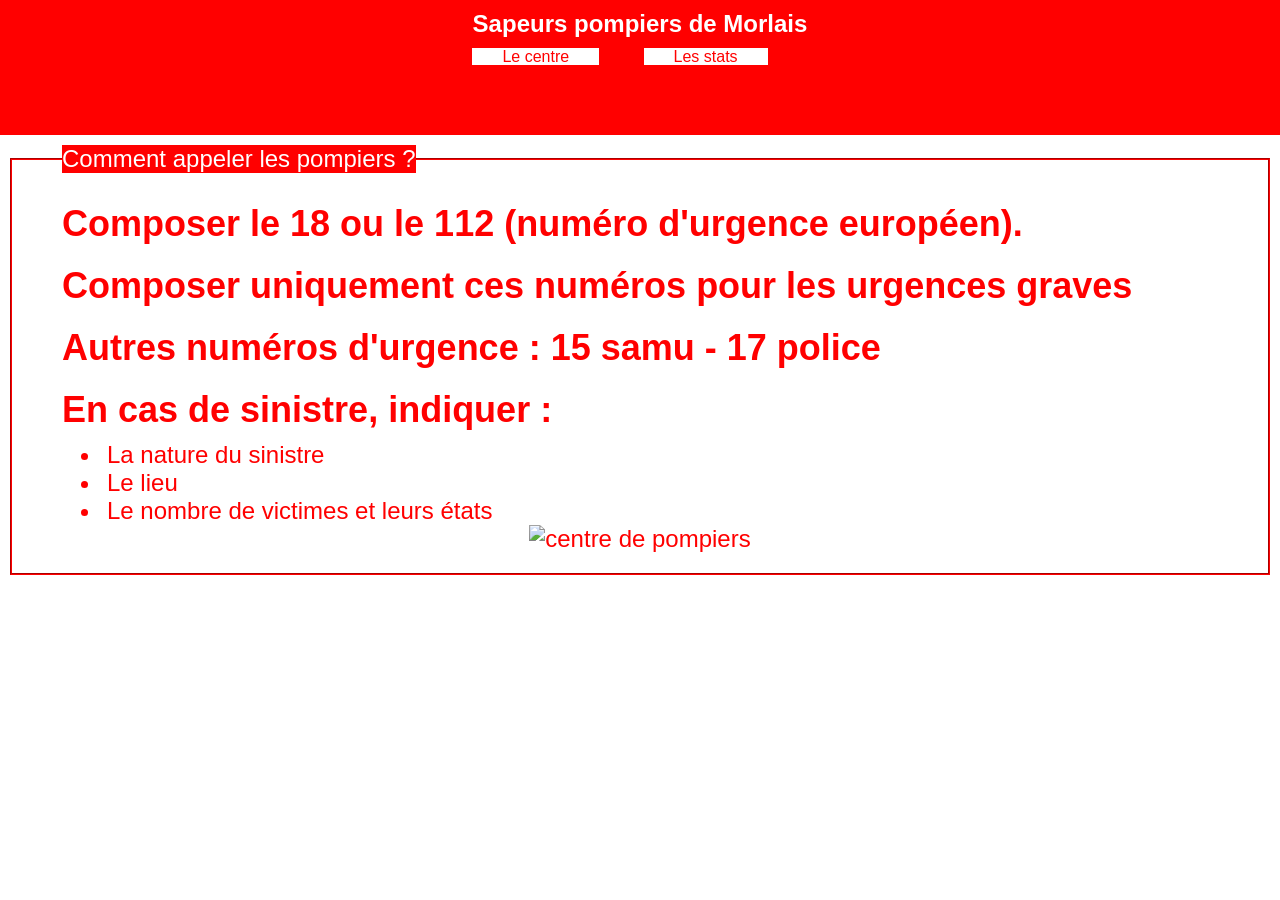
==== index.html @ 6bbca1b2 "Add files via upload" ====
<!DOCTYPE html PUBLIC "-//W3C//DTD XHTML 1.0 Strict//EN" "http://www.w3.org/TR/xhtml1/DTD/xhtml1-strict.dtd">
<html lang="fr">
<head>
	<title>Stage officiel des pompiers de Morlais</title>
	<meta http-equiv="Content-Type" content="text/html; charset=utf-8" />
	<link href="style.css" rel="stylesheet" type="text/css"/>
</head>
<body>
	<div id="menu">
		<h1>Sapeurs pompiers de Morlais</h1>
		<ul>
			<li><a href="./pages/centre.html">Le centre</a></li>
			<li><a href="./pages/stats.html">Les stats </a></li>
		</ul>
	</div>
	
	<div id="centre">
		<fieldset>
		<legend>Comment appeler les pompiers ?</legend>
		<h2>Composer le 18 ou le 112 (numéro d'urgence européen).</h2>
		<h2>Composer uniquement ces numéros pour les urgences graves</h2>
		<h2>Autres numéros d'urgence : 15 samu - 17 police</h2>
		<h2>En cas de sinistre, indiquer :</h2>
		<ul>
			<li class="cligno">La nature du sinistre</li>
			<li class="cligno">Le lieu</li>
			<li class="cligno">Le nombre de victimes et leurs états</li>
		</ul>
		<center>
		<!--photographie du centre du secours -->
		<img src="./photos/centre.jpg" alt="centre de pompiers" /> 
		</center>
		</fieldset>
	</div>
</body>
</html>
---- style.css ----
/*configuration du corps de la page*/
html, body {
font-family: Arial;
margin: 0;
padding: 0;
font-size:1.em;
height:100%;
width:100%;
}
*{margin:0; padding:0;}
/*Configuration de la boite menu*/
div#menu {
width:100%;
height:15%;
background-color:red;
color:white;
text-align:center;
}

#menu ul{
list-style-type: none;
}
#menu li {
display:inline;
margin-right:40px;
padding:0px 30px 0 30px; 
background-color: white;
}
#menu a {
text-decoration: none;
color:red;
}

/*Configuration de la boite centre et de ses composants*/
div#centre {
height:85%;
width:100%;
overflow: auto;
background-color:white;
font-size:1.5em;
color :red;
}
#centre h1 {
font-size:1.75em;
text-align:center;
}


/*Configuration des balises de structuration*/
h1 {font-size:1.5em;
text-align:center;
padding-top:10px;
padding-bottom:10px;
}
h2 {
padding-top:10px;
padding-bottom:10px;
}
p { 
text-align:justify;
}
table {
 
border:1px solid; 
border-color:gray; 
width:50%; 
}
table th {
background-color:red;
color:white; 
border:1px solid; 
border-color:white;
}
table td{
border:1px solid; 
border-color:gray;
}
#centre img {
	width:auto;
	height:auto;
}
.cligno{
list-style-image:URL(./photos/cligno.gif);
padding-left:5px;
margin-left:40px;
}
legend{
background-color:red;
color:white;
}
fieldset {
border-color:red;
margin : 10px 10px 10px 10px;
padding: 20px 50px 20px 50px;
}
#centre a {
text-decoration: underline;
color:red;
}
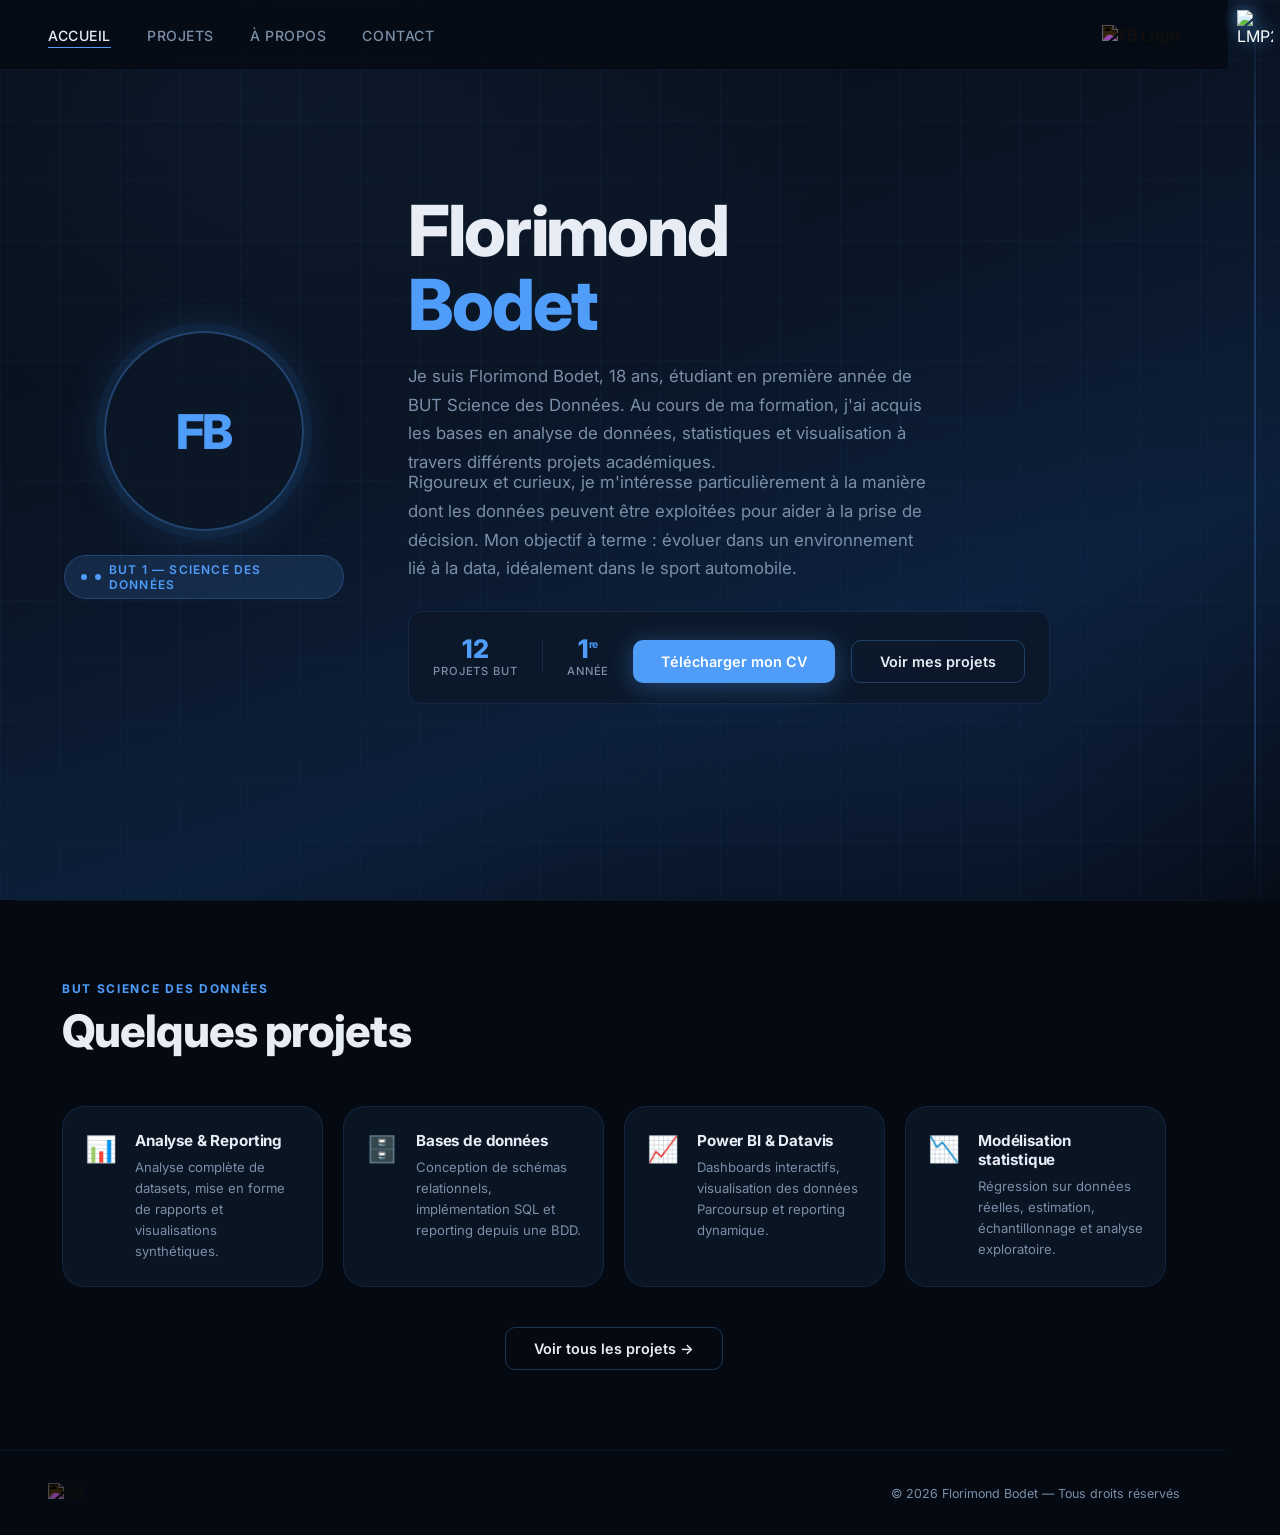
==== commit 8baa2b49: "index.html" ====
--- a/index.html
+++ b/index.html
@@ -1,36 +1,147 @@
-<!DOCTYPE html PUBLIC "-//W3C//DTD XHTML 1.0 Strict//EN" "http://www.w3.org/TR/xhtml1/DTD/xhtml1-strict.dtd">
+<!DOCTYPE html>
 <html lang="fr">
 <head>
-	<title>Stage officiel des pompiers de Morlais</title>
-	<meta http-equiv="Content-Type" content="text/html; charset=utf-8" />
-	<link href="style.css" rel="stylesheet" type="text/css"/>
+<meta charset="UTF-8">
+<meta name="viewport" content="width=device-width, initial-scale=1.0">
+<title>Accueil — Florimond Bodet</title>
+<link rel="stylesheet" href="style.css">
+<link rel="preconnect" href="https://fonts.googleapis.com">
+<link href="https://fonts.googleapis.com/css2?family=Inter:wght@400;500;600;700;800&display=swap" rel="stylesheet">
 </head>
 <body>
-	<div id="menu">
-		<h1>Sapeurs pompiers de Morlais</h1>
-		<ul>
-			<li><a href="./pages/centre.html">Le centre</a></li>
-			<li><a href="./pages/stats.html">Les stats </a></li>
-		</ul>
-	</div>
-	
-	<div id="centre">
-		<fieldset>
-		<legend>Comment appeler les pompiers ?</legend>
-		<h2>Composer le 18 ou le 112 (numéro d'urgence européen).</h2>
-		<h2>Composer uniquement ces numéros pour les urgences graves</h2>
-		<h2>Autres numéros d'urgence : 15 samu - 17 police</h2>
-		<h2>En cas de sinistre, indiquer :</h2>
-		<ul>
-			<li class="cligno">La nature du sinistre</li>
-			<li class="cligno">Le lieu</li>
-			<li class="cligno">Le nombre de victimes et leurs états</li>
-		</ul>
-		<center>
-		<!--photographie du centre du secours -->
-		<img src="./photos/centre.jpg" alt="centre de pompiers" /> 
-		</center>
-		</fieldset>
-	</div>
+
+<div class="bg-layer"></div>
+<div class="bg-grid"></div>
+
+<!-- SCROLLBAR VOITURE -->
+<div class="car-scrollbar">
+    <div class="car-track"></div>
+    <div class="car-track-progress"></div>
+    <img src="image_lmp2.png" class="car-thumb" alt="LMP2">
+</div>
+
+<!-- NAV -->
+<nav id="main-nav">
+    <ul class="nav-links">
+        <li><a href="index.html" class="active">Accueil</a></li>
+        <li><a href="projets.html">Projets</a></li>
+        <li><a href="apropos.html">À propos</a></li>
+        <li><a href="contact.html">Contact</a></li>
+    </ul>
+    <div class="nav-logo">
+        <img src="FB_Logo_Black.png" alt="FB Logo">
+    </div>
+</nav>
+
+<!-- HERO -->
+<header id="hero">
+    <div class="hero-inner">
+
+        <!-- Colonne gauche : photo -->
+        <div class="hero-left reveal">
+            <div class="hero-photo-wrap">
+                <img src="IMG_7361.jpg" class="hero-photo" alt="Florimond Bodet"
+                     onerror="this.parentElement.innerHTML='<div class=\'photo-placeholder\'>FB</div>'">
+            </div>
+            <div class="hero-tag">
+                <span class="tag-dot"></span>
+                BUT 1 — Science des Données
+            </div>
+        </div>
+
+        <!-- Colonne droite : texte -->
+        <div class="hero-right reveal" style="transition-delay:0.1s">
+            <h1>Florimond<br><span>Bodet</span></h1>
+
+            <p class="hero-desc">
+                Je suis Florimond Bodet, 18 ans, étudiant en première année de BUT Science des Données.
+                Au cours de ma formation, j'ai acquis les bases en analyse de données, statistiques
+                et visualisation à travers différents projets académiques.
+            </p>
+
+            <p class="hero-desc" style="margin-top: -8px;">
+                Rigoureux et curieux, je m'intéresse particulièrement à la manière dont les données
+                peuvent être exploitées pour aider à la prise de décision. Mon objectif à terme :
+                évoluer dans un environnement lié à la data, idéalement dans le sport automobile.
+            </p>
+
+            <div class="hero-stats">
+                <div class="stat-item">
+                    <span class="stat-num">12</span>
+                    <span class="stat-label">Projets BUT</span>
+                </div>
+                <div class="stat-sep"></div>
+                <div class="stat-item">
+                    <span class="stat-num">1<sup>re</sup></span>
+                    <span class="stat-label">Année</span>
+                </div>
+            
+
+            <div class="hero-actions">
+                <a href="CV Florimond Bodet été2026 v1.pdf" class="btn btn-primary">Télécharger mon CV</a>
+                <a href="projets.html" class="btn btn-ghost">Voir mes projets</a>
+            </div>
+        </div>
+
+    </div>
+</header>
+
+<!-- SECTION : aperçu projets -->
+<section class="section home-projects-section">
+    <div class="section-header reveal">
+        <span class="section-label">BUT Science des Données</span>
+        <h2>Quelques projets</h2>
+    </div>
+    <div class="home-projects-grid">
+        <div class="home-project-card reveal">
+            <div class="hpc-icon">📊</div>
+            <div class="hpc-body">
+                <h3>Analyse & Reporting</h3>
+                <p>Analyse complète de datasets, mise en forme de rapports et visualisations synthétiques.</p>
+            </div>
+        </div>
+        <div class="home-project-card reveal" style="transition-delay:0.07s">
+            <div class="hpc-icon">🗄️</div>
+            <div class="hpc-body">
+                <h3>Bases de données</h3>
+                <p>Conception de schémas relationnels, implémentation SQL et reporting depuis une BDD.</p>
+            </div>
+        </div>
+        <div class="home-project-card reveal" style="transition-delay:0.14s">
+            <div class="hpc-icon">📈</div>
+            <div class="hpc-body">
+                <h3>Power BI & Datavis</h3>
+                <p>Dashboards interactifs, visualisation des données Parcoursup et reporting dynamique.</p>
+            </div>
+        </div>
+        <div class="home-project-card reveal" style="transition-delay:0.21s">
+            <div class="hpc-icon">📉</div>
+            <div class="hpc-body">
+                <h3>Modélisation statistique</h3>
+                <p>Régression sur données réelles, estimation, échantillonnage et analyse exploratoire.</p>
+            </div>
+        </div>
+    </div>
+    <div class="home-projects-cta reveal">
+        <a href="projets.html" class="btn btn-ghost">Voir tous les projets →</a>
+    </div>
+</section>
+
+<!-- FOOTER -->
+<footer>
+    <div class="footer-logo">
+        <img src="FB_Logo_Black.png" alt="FB">
+    </div>
+    <span class="footer-copy">© 2026 Florimond Bodet — Tous droits réservés</span>
+</footer>
+
+<script src="scrollbar.js"></script>
+<script>
+const reveals = document.querySelectorAll('.reveal');
+const obs = new IntersectionObserver(entries => {
+    entries.forEach(e => { if (e.isIntersecting) e.target.classList.add('visible'); });
+}, { threshold: 0.1 });
+reveals.forEach(el => obs.observe(el));
+</script>
 </body>
-</html>+</html>
--- a/style.css
+++ b/style.css
@@ -1,100 +1,1152 @@
-/*configuration du corps de la page*/
-html, body {
-font-family: Arial;
-margin: 0;
-padding: 0;
-font-size:1.em;
-height:100%;
-width:100%;
-}
-*{margin:0; padding:0;}
-/*Configuration de la boite menu*/
-div#menu {
-width:100%;
-height:15%;
-background-color:red;
-color:white;
-text-align:center;
-}
-
-#menu ul{
-list-style-type: none;
-}
-#menu li {
-display:inline;
-margin-right:40px;
-padding:0px 30px 0 30px; 
-background-color: white;
-}
-#menu a {
-text-decoration: none;
-color:red;
-}
-
-/*Configuration de la boite centre et de ses composants*/
-div#centre {
-height:85%;
-width:100%;
-overflow: auto;
-background-color:white;
-font-size:1.5em;
-color :red;
-}
-#centre h1 {
-font-size:1.75em;
-text-align:center;
-}
-
-
-/*Configuration des balises de structuration*/
-h1 {font-size:1.5em;
-text-align:center;
-padding-top:10px;
-padding-bottom:10px;
-}
-h2 {
-padding-top:10px;
-padding-bottom:10px;
-}
-p { 
-text-align:justify;
-}
-table {
- 
-border:1px solid; 
-border-color:gray; 
-width:50%; 
-}
-table th {
-background-color:red;
-color:white; 
-border:1px solid; 
-border-color:white;
-}
-table td{
-border:1px solid; 
-border-color:gray;
-}
-#centre img {
-	width:auto;
-	height:auto;
-}
-.cligno{
-list-style-image:URL(./photos/cligno.gif);
-padding-left:5px;
-margin-left:40px;
-}
-legend{
-background-color:red;
-color:white;
-}
-fieldset {
-border-color:red;
-margin : 10px 10px 10px 10px;
-padding: 20px 50px 20px 50px;
-}
-#centre a {
-text-decoration: underline;
-color:red;
-}
-
+/* ============================
+   RESET & BASE
+============================ */
+*, *::before, *::after {
+    margin: 0;
+    padding: 0;
+    box-sizing: border-box;
+}
+
+:root {
+    --bg-deep:    #050a12;
+    --bg-mid:     #0c1829;
+    --accent:     #4f9cf9;
+    --accent-dim: rgba(79,156,249,0.15);
+    --accent-glow:rgba(79,156,249,0.35);
+    --text:       #e8edf5;
+    --muted:      #7a8fa8;
+    --card-bg:    rgba(12,24,41,0.85);
+    --card-border:rgba(79,156,249,0.12);
+    --nav-h:      70px;
+    --radius:     14px;
+    --radius-lg:  22px;
+}
+
+html {
+    scroll-behavior: smooth;
+    overflow-x: hidden;
+}
+
+body {
+    font-family: 'Inter', 'Segoe UI', system-ui, sans-serif;
+    color: var(--text);
+    background: var(--bg-deep);
+    overflow-x: hidden;
+    padding-right: 52px; /* room for scrollbar */
+}
+
+/* ============================
+   ANIMATED BACKGROUND
+============================ */
+.bg-layer {
+    position: fixed;
+    inset: 0;
+    z-index: -2;
+    background:
+        radial-gradient(ellipse 80% 60% at 20% 10%, rgba(79,156,249,0.08) 0%, transparent 60%),
+        radial-gradient(ellipse 60% 80% at 80% 90%, rgba(30,80,160,0.10) 0%, transparent 60%),
+        linear-gradient(160deg, #050a12 0%, #0a1525 40%, #0c1f3a 70%, #050a12 100%);
+    animation: bgPulse 16s ease-in-out infinite alternate;
+}
+
+@keyframes bgPulse {
+    0%   { filter: brightness(1)   hue-rotate(0deg); }
+    50%  { filter: brightness(1.06) hue-rotate(8deg); }
+    100% { filter: brightness(1)   hue-rotate(0deg); }
+}
+
+/* Moving grid */
+.bg-grid {
+    position: fixed;
+    inset: 0;
+    z-index: -1;
+    background-image:
+        linear-gradient(rgba(79,156,249,0.04) 1px, transparent 1px),
+        linear-gradient(90deg, rgba(79,156,249,0.04) 1px, transparent 1px);
+    background-size: 60px 60px;
+    animation: gridMove 25s linear infinite;
+    pointer-events: none;
+}
+
+@keyframes gridMove {
+    from { transform: translateY(0); }
+    to   { transform: translateY(60px); }
+}
+
+/* ============================
+   SCROLLBAR VOITURE
+============================ */
+.car-scrollbar {
+    position: fixed;
+    right: 0;
+    top: 0;
+    width: 50px;
+    height: 100vh;
+    z-index: 1000;
+    display: flex;
+    flex-direction: column;
+    align-items: center;
+    pointer-events: none;
+}
+
+.car-track {
+    position: absolute;
+    top: 10px;
+    bottom: 10px;
+    left: 50%;
+    transform: translateX(-50%);
+    width: 2px;
+    background: linear-gradient(to bottom,
+        transparent,
+        rgba(79,156,249,0.25) 15%,
+        rgba(79,156,249,0.25) 85%,
+        transparent
+    );
+    border-radius: 2px;
+}
+
+.car-track-progress {
+    position: absolute;
+    top: 10px;
+    left: 50%;
+    transform: translateX(-50%);
+    width: 2px;
+    background: linear-gradient(to bottom, var(--accent), rgba(79,156,249,0.5));
+    border-radius: 2px;
+    transition: height 0.05s linear;
+}
+
+.car-thumb {
+    position: absolute;
+    top: 10px;
+    left: 50%;
+    width: 36px;
+    transform: translateX(-50%) translateY(0px);
+    filter: drop-shadow(0 0 8px rgba(79,156,249,0.7)) brightness(1.1);
+    transition: transform 0.05s linear;
+    pointer-events: none;
+    will-change: transform;
+}
+
+/* ============================
+   NAV
+============================ */
+#main-nav {
+    position: fixed;
+    top: 0;
+    left: 0;
+    right: 52px;
+    height: var(--nav-h);
+    padding: 0 48px;
+    display: flex;
+    justify-content: space-between;
+    align-items: center;
+    background: rgba(5,10,18,0.75);
+    backdrop-filter: blur(18px);
+    -webkit-backdrop-filter: blur(18px);
+    border-bottom: 1px solid rgba(79,156,249,0.08);
+    z-index: 900;
+    transition: background 0.3s;
+}
+
+.nav-links {
+    display: flex;
+    gap: 36px;
+    list-style: none;
+}
+
+.nav-links a {
+    color: var(--muted);
+    text-decoration: none;
+    font-size: 0.88rem;
+    font-weight: 500;
+    letter-spacing: 0.04em;
+    text-transform: uppercase;
+    transition: color 0.2s;
+    position: relative;
+    padding-bottom: 4px;
+}
+
+.nav-links a::after {
+    content: '';
+    position: absolute;
+    bottom: 0;
+    left: 0;
+    width: 0;
+    height: 1px;
+    background: var(--accent);
+    transition: width 0.25s ease;
+}
+
+.nav-links a:hover,
+.nav-links a.active {
+    color: var(--text);
+}
+
+.nav-links a:hover::after,
+.nav-links a.active::after {
+    width: 100%;
+}
+
+.nav-logo img {
+    height: 44px;
+    filter: invert(1) brightness(0.9);
+    transition: filter 0.2s;
+}
+.nav-logo img:hover {
+    filter: invert(1) brightness(1) drop-shadow(0 0 8px var(--accent));
+}
+
+/* ============================
+   HERO
+============================ */
+#hero {
+    min-height: 100vh;
+    display: flex;
+    align-items: center;
+    justify-content: center;
+    padding: calc(var(--nav-h) + 40px) 48px 80px;
+    position: relative;
+}
+
+.hero-content {
+    max-width: 680px;
+    display: flex;
+    flex-direction: column;
+    gap: 20px;
+}
+
+.hero-tag {
+    display: inline-flex;
+    align-items: center;
+    gap: 8px;
+    font-size: 0.78rem;
+    font-weight: 600;
+    letter-spacing: 0.12em;
+    text-transform: uppercase;
+    color: var(--accent);
+    background: var(--accent-dim);
+    border: 1px solid rgba(79,156,249,0.25);
+    border-radius: 999px;
+    padding: 5px 16px;
+    width: fit-content;
+}
+
+.hero-tag::before {
+    content: '';
+    width: 6px;
+    height: 6px;
+    border-radius: 50%;
+    background: var(--accent);
+    animation: blink 2s ease-in-out infinite;
+}
+
+@keyframes blink {
+    0%, 100% { opacity: 1; }
+    50%       { opacity: 0.2; }
+}
+
+.hero-content h1 {
+    font-size: clamp(3rem, 7vw, 5.5rem);
+    font-weight: 800;
+    line-height: 1.05;
+    letter-spacing: -0.03em;
+    color: var(--text);
+}
+
+.hero-content h1 span {
+    color: var(--accent);
+}
+
+.hero-desc {
+    font-size: 1.05rem;
+    line-height: 1.7;
+    color: var(--muted);
+    max-width: 520px;
+}
+
+.profile-img {
+    width: 110px;
+    height: 110px;
+    border-radius: 50%;
+    object-fit: cover;
+    border: 2px solid rgba(79,156,249,0.3);
+    box-shadow: 0 0 32px rgba(79,156,249,0.2);
+}
+
+.hero-actions {
+    display: flex;
+    gap: 16px;
+    flex-wrap: wrap;
+    margin-top: 8px;
+}
+
+.btn {
+    display: inline-flex;
+    align-items: center;
+    gap: 8px;
+    padding: 12px 28px;
+    border-radius: 10px;
+    font-size: 0.9rem;
+    font-weight: 600;
+    text-decoration: none;
+    transition: all 0.22s ease;
+    cursor: pointer;
+    border: none;
+}
+
+.btn-primary {
+    background: var(--accent);
+    color: #fff;
+    box-shadow: 0 4px 24px rgba(79,156,249,0.35);
+}
+
+.btn-primary:hover {
+    background: #6aaeff;
+    box-shadow: 0 6px 32px rgba(79,156,249,0.5);
+    transform: translateY(-2px);
+}
+
+.btn-ghost {
+    background: transparent;
+    color: var(--text);
+    border: 1px solid rgba(79,156,249,0.3);
+}
+
+.btn-ghost:hover {
+    background: var(--accent-dim);
+    border-color: var(--accent);
+    transform: translateY(-2px);
+}
+
+/* ============================
+   SECTION TITLES
+============================ */
+.section-header {
+    display: flex;
+    flex-direction: column;
+    gap: 8px;
+    margin-bottom: 48px;
+}
+
+.section-label {
+    font-size: 0.75rem;
+    font-weight: 700;
+    letter-spacing: 0.14em;
+    text-transform: uppercase;
+    color: var(--accent);
+}
+
+.section-header h2 {
+    font-size: clamp(1.8rem, 4vw, 2.8rem);
+    font-weight: 800;
+    letter-spacing: -0.02em;
+    color: var(--text);
+}
+
+/* ============================
+   SECTION WRAPPER
+============================ */
+.section {
+    padding: 80px 48px;
+    max-width: 1200px;
+    margin: 0 auto;
+}
+
+/* small page hero */
+.small-hero {
+    padding: calc(var(--nav-h) + 60px) 48px 40px;
+    max-width: 1200px;
+    margin: 0 auto;
+}
+
+.small-hero h1 {
+    font-size: clamp(2rem, 5vw, 3.5rem);
+    font-weight: 800;
+    letter-spacing: -0.03em;
+}
+
+.small-hero .section-label {
+    font-size: 0.75rem;
+    font-weight: 700;
+    letter-spacing: 0.14em;
+    text-transform: uppercase;
+    color: var(--accent);
+    margin-bottom: 8px;
+}
+
+/* ============================
+   PROJECTS GRID
+============================ */
+.but-grid {
+    display: grid;
+    grid-template-columns: repeat(auto-fill, minmax(300px, 1fr));
+    gap: 24px;
+}
+
+.but-card {
+    background: var(--card-bg);
+    border: 1px solid var(--card-border);
+    border-radius: var(--radius-lg);
+    overflow: hidden;
+    transition: transform 0.25s ease, border-color 0.25s, box-shadow 0.25s;
+    backdrop-filter: blur(10px);
+}
+
+.but-card:hover {
+    transform: translateY(-6px);
+    border-color: rgba(79,156,249,0.4);
+    box-shadow: 0 16px 48px rgba(79,156,249,0.12);
+}
+
+.project-img {
+    width: 100%;
+    height: 180px;
+    object-fit: cover;
+    display: block;
+    background: rgba(79,156,249,0.06);
+}
+
+.project-img-placeholder {
+    width: 100%;
+    height: 180px;
+    display: flex;
+    align-items: center;
+    justify-content: center;
+    background: linear-gradient(135deg, rgba(79,156,249,0.08), rgba(30,80,160,0.12));
+    font-size: 2.5rem;
+    color: var(--accent);
+    border-bottom: 1px solid var(--card-border);
+}
+
+.but-card-body {
+    padding: 24px;
+    display: flex;
+    flex-direction: column;
+    gap: 10px;
+}
+
+.but-card-tag {
+    font-size: 0.7rem;
+    font-weight: 700;
+    letter-spacing: 0.1em;
+    text-transform: uppercase;
+    color: var(--accent);
+    opacity: 0.85;
+}
+
+.but-card h3 {
+    font-size: 1.1rem;
+    font-weight: 700;
+    color: var(--text);
+    letter-spacing: -0.01em;
+}
+
+.but-card p {
+    font-size: 0.875rem;
+    color: var(--muted);
+    line-height: 1.6;
+}
+
+/* ============================
+   ABOUT PAGE
+============================ */
+.about-grid {
+    display: grid;
+    grid-template-columns: 200px 1fr;
+    gap: 60px;
+    align-items: start;
+}
+
+.about-photo .profile-img {
+    width: 180px;
+    height: 180px;
+}
+
+.about-text h2 {
+    font-size: 1.6rem;
+    font-weight: 700;
+    margin-bottom: 16px;
+    letter-spacing: -0.02em;
+}
+
+.about-text p {
+    color: var(--muted);
+    line-height: 1.75;
+    margin-bottom: 16px;
+}
+
+.skills-row {
+    display: flex;
+    flex-wrap: wrap;
+    gap: 10px;
+    margin-top: 24px;
+}
+
+.skill-pill {
+    background: var(--accent-dim);
+    border: 1px solid rgba(79,156,249,0.2);
+    color: var(--accent);
+    font-size: 0.78rem;
+    font-weight: 600;
+    padding: 5px 14px;
+    border-radius: 999px;
+    letter-spacing: 0.04em;
+}
+
+/* ============================
+   CONTACT PAGE
+============================ */
+.contact-layout {
+    display: grid;
+    grid-template-columns: 1fr 1fr;
+    gap: 60px;
+    align-items: start;
+}
+
+.contact-info h2 {
+    font-size: 1.6rem;
+    font-weight: 700;
+    margin-bottom: 16px;
+    letter-spacing: -0.02em;
+}
+
+.contact-info p {
+    color: var(--muted);
+    line-height: 1.7;
+    margin-bottom: 32px;
+}
+
+.contact-links {
+    display: flex;
+    flex-direction: column;
+    gap: 14px;
+}
+
+.contact-links a {
+    display: inline-flex;
+    align-items: center;
+    gap: 12px;
+    color: var(--text);
+    text-decoration: none;
+    font-weight: 500;
+    font-size: 0.95rem;
+    padding: 14px 20px;
+    background: var(--card-bg);
+    border: 1px solid var(--card-border);
+    border-radius: var(--radius);
+    transition: all 0.22s;
+    backdrop-filter: blur(10px);
+}
+
+.contact-links a:hover {
+    border-color: rgba(79,156,249,0.4);
+    background: var(--accent-dim);
+    transform: translateX(6px);
+}
+
+.contact-links a .link-icon {
+    font-size: 1.1rem;
+}
+
+/* ============================
+   FOOTER
+============================ */
+footer {
+    padding: 32px 48px;
+    display: flex;
+    justify-content: space-between;
+    align-items: center;
+    border-top: 1px solid rgba(79,156,249,0.08);
+    margin-right: 0;
+}
+
+.footer-logo img {
+    height: 32px;
+    filter: invert(1) brightness(0.7);
+}
+
+.footer-copy {
+    font-size: 0.78rem;
+    color: var(--muted);
+}
+
+/* ============================
+   DIVIDER
+============================ */
+.section-divider {
+    width: 100%;
+    height: 1px;
+    background: linear-gradient(90deg, transparent, rgba(79,156,249,0.15), transparent);
+    margin: 0 auto;
+}
+
+/* ============================
+   ANIMATIONS REVEAL
+============================ */
+.reveal {
+    opacity: 0;
+    transform: translateY(28px);
+    transition: opacity 0.55s ease, transform 0.55s ease;
+}
+
+.reveal.visible {
+    opacity: 1;
+    transform: translateY(0);
+}
+
+/* ============================
+   RESPONSIVE
+============================ */
+@media (max-width: 768px) {
+    body { padding-right: 44px; }
+
+    #main-nav {
+        right: 44px;
+        padding: 0 20px;
+    }
+
+    .nav-links { gap: 18px; }
+    .section { padding: 60px 20px; }
+    .small-hero { padding: calc(var(--nav-h) + 40px) 20px 30px; }
+
+    .about-grid { grid-template-columns: 1fr; gap: 32px; }
+    .contact-layout { grid-template-columns: 1fr; }
+    .but-grid { grid-template-columns: 1fr; }
+}
+
+/* ============================
+   HERO — LAYOUT 2 COLONNES
+============================ */
+.hero-inner {
+    display: grid;
+    grid-template-columns: 280px 1fr;
+    gap: 64px;
+    align-items: center;
+    max-width: 1100px;
+    width: 100%;
+}
+
+.hero-left {
+    display: flex;
+    flex-direction: column;
+    align-items: center;
+    gap: 24px;
+}
+
+/* Zone photo accueil */
+.hero-photo-wrap {
+    width: 200px;
+    height: 200px;
+    border-radius: 50%;
+    border: 2px solid rgba(79,156,249,0.35);
+    box-shadow: 0 0 48px rgba(79,156,249,0.18), 0 0 0 8px rgba(79,156,249,0.06);
+    overflow: hidden;
+    background: rgba(12,24,41,0.8);
+    display: flex;
+    align-items: center;
+    justify-content: center;
+}
+
+.hero-photo {
+    width: 100%;
+    height: 100%;
+    object-fit: cover;
+    display: block;
+}
+
+.photo-placeholder {
+    font-size: 3rem;
+    font-weight: 800;
+    color: var(--accent);
+    letter-spacing: -0.04em;
+}
+
+.hero-tag {
+    display: inline-flex;
+    align-items: center;
+    gap: 8px;
+    font-size: 0.75rem;
+    font-weight: 600;
+    letter-spacing: 0.1em;
+    text-transform: uppercase;
+    color: var(--accent);
+    background: var(--accent-dim);
+    border: 1px solid rgba(79,156,249,0.25);
+    border-radius: 999px;
+    padding: 6px 16px;
+}
+
+.tag-dot {
+    width: 6px;
+    height: 6px;
+    border-radius: 50%;
+    background: var(--accent);
+    animation: blink 2s ease-in-out infinite;
+    flex-shrink: 0;
+}
+
+@keyframes blink {
+    0%, 100% { opacity: 1; }
+    50%       { opacity: 0.2; }
+}
+
+/* Partie droite hero */
+.hero-right h1 {
+    font-size: clamp(2.8rem, 5.5vw, 5rem);
+    font-weight: 800;
+    line-height: 1.05;
+    letter-spacing: -0.03em;
+    color: var(--text);
+    margin-bottom: 20px;
+}
+
+.hero-right h1 span {
+    color: var(--accent);
+}
+
+/* Stats */
+.hero-stats {
+    display: flex;
+    align-items: center;
+    gap: 24px;
+    margin: 28px 0 32px;
+    padding: 20px 24px;
+    background: var(--card-bg);
+    border: 1px solid var(--card-border);
+    border-radius: var(--radius);
+    backdrop-filter: blur(10px);
+    width: fit-content;
+}
+
+.stat-item {
+    display: flex;
+    flex-direction: column;
+    align-items: center;
+    gap: 2px;
+}
+
+.stat-num {
+    font-size: 1.6rem;
+    font-weight: 800;
+    color: var(--accent);
+    line-height: 1;
+    letter-spacing: -0.02em;
+}
+
+.stat-num sup {
+    font-size: 0.65rem;
+    font-weight: 700;
+}
+
+.stat-label {
+    font-size: 0.7rem;
+    font-weight: 500;
+    color: var(--muted);
+    text-transform: uppercase;
+    letter-spacing: 0.08em;
+}
+
+.stat-sep {
+    width: 1px;
+    height: 32px;
+    background: rgba(79,156,249,0.15);
+}
+
+/* ============================
+   SKILLS SECTION (accueil)
+============================ */
+.skills-section {
+    border-top: 1px solid rgba(79,156,249,0.08);
+}
+
+.skills-grid {
+    display: grid;
+    grid-template-columns: repeat(auto-fill, minmax(240px, 1fr));
+    gap: 20px;
+}
+
+.skill-card {
+    background: var(--card-bg);
+    border: 1px solid var(--card-border);
+    border-radius: var(--radius-lg);
+    padding: 28px 24px;
+    backdrop-filter: blur(10px);
+    transition: transform 0.25s, border-color 0.25s, box-shadow 0.25s;
+}
+
+.skill-card:hover {
+    transform: translateY(-5px);
+    border-color: rgba(79,156,249,0.35);
+    box-shadow: 0 12px 40px rgba(79,156,249,0.1);
+}
+
+.skill-icon {
+    font-size: 1.8rem;
+    margin-bottom: 14px;
+}
+
+.skill-card h3 {
+    font-size: 1rem;
+    font-weight: 700;
+    color: var(--text);
+    margin-bottom: 8px;
+    letter-spacing: -0.01em;
+}
+
+.skill-card p {
+    font-size: 0.845rem;
+    color: var(--muted);
+    line-height: 1.6;
+}
+
+/* ============================
+   ABOUT — IDENTITY BLOCK
+============================ */
+.about-identity {
+    display: grid;
+    grid-template-columns: 220px 1fr;
+    gap: 56px;
+    align-items: start;
+    margin-bottom: 64px;
+}
+
+.about-photo-wrap {
+    width: 200px;
+    height: 200px;
+    border-radius: var(--radius-lg);
+    border: 2px solid rgba(79,156,249,0.3);
+    box-shadow: 0 0 40px rgba(79,156,249,0.15);
+    overflow: hidden;
+    background: rgba(12,24,41,0.8);
+    display: flex;
+    align-items: center;
+    justify-content: center;
+}
+
+.about-photo {
+    width: 100%;
+    height: 100%;
+    object-fit: cover;
+    display: block;
+}
+
+.photo-placeholder-lg {
+    font-size: 3.5rem;
+    font-weight: 800;
+    color: var(--accent);
+    letter-spacing: -0.04em;
+}
+
+.about-bio h2 {
+    font-size: 1.9rem;
+    font-weight: 800;
+    letter-spacing: -0.02em;
+    margin-bottom: 4px;
+}
+
+.about-role {
+    font-size: 0.85rem;
+    color: var(--accent);
+    font-weight: 600;
+    letter-spacing: 0.04em;
+    margin-bottom: 20px !important;
+}
+
+.about-bio p {
+    color: var(--muted);
+    line-height: 1.75;
+    margin-bottom: 16px;
+}
+
+/* ============================
+   PASSIONS SECTION
+============================ */
+.passions-title {
+    font-size: 1.5rem;
+    font-weight: 800;
+    letter-spacing: -0.02em;
+    margin-bottom: 28px;
+}
+
+.passions-grid {
+    display: flex;
+    flex-direction: column;
+    gap: 16px;
+}
+
+.passion-card {
+    display: flex;
+    gap: 20px;
+    align-items: flex-start;
+    background: var(--card-bg);
+    border: 1px solid var(--card-border);
+    border-radius: var(--radius-lg);
+    padding: 24px 28px;
+    backdrop-filter: blur(10px);
+    transition: transform 0.22s, border-color 0.22s, box-shadow 0.22s;
+}
+
+.passion-card:hover {
+    transform: translateX(6px);
+    border-color: rgba(79,156,249,0.35);
+    box-shadow: 0 8px 32px rgba(79,156,249,0.1);
+}
+
+.passion-icon {
+    font-size: 2rem;
+    flex-shrink: 0;
+    margin-top: 2px;
+}
+
+.passion-body h3 {
+    font-size: 1rem;
+    font-weight: 700;
+    color: var(--text);
+    margin-bottom: 8px;
+    letter-spacing: -0.01em;
+}
+
+.passion-body p {
+    font-size: 0.875rem;
+    color: var(--muted);
+    line-height: 1.65;
+}
+
+/* ============================
+   CONTACT ASIDE
+============================ */
+.contact-aside {
+    display: flex;
+    flex-direction: column;
+    gap: 0;
+}
+
+.contact-card-info {
+    background: var(--card-bg);
+    border: 1px solid var(--card-border);
+    border-radius: var(--radius-lg);
+    padding: 28px;
+    backdrop-filter: blur(10px);
+}
+
+.ccard-icon {
+    font-size: 1.6rem;
+    margin-bottom: 12px;
+}
+
+.contact-card-info h3 {
+    font-size: 1rem;
+    font-weight: 700;
+    color: var(--text);
+    margin-bottom: 10px;
+}
+
+.contact-card-info p {
+    font-size: 0.875rem;
+    color: var(--muted);
+    line-height: 1.65;
+}
+
+/* contact links avec sous-titre */
+.contact-links a strong {
+    display: block;
+    font-weight: 600;
+    font-size: 0.95rem;
+    color: var(--text);
+}
+
+.contact-links a small {
+    font-size: 0.78rem;
+    color: var(--muted);
+}
+
+/* ============================
+   RESPONSIVE ADDITIONS
+============================ */
+@media (max-width: 900px) {
+    .hero-inner {
+        grid-template-columns: 1fr;
+        gap: 36px;
+        text-align: center;
+    }
+    .hero-left { align-items: center; }
+    .hero-right h1 { text-align: center; }
+    .hero-stats { margin: 20px auto 28px; }
+    .hero-actions { justify-content: center; }
+    .hero-desc { margin: 0 auto; }
+}
+
+@media (max-width: 768px) {
+    .about-identity {
+        grid-template-columns: 1fr;
+        gap: 28px;
+    }
+    .about-photo-wrap {
+        margin: 0 auto;
+    }
+    .skills-grid { grid-template-columns: 1fr 1fr; }
+}
+
+@media (max-width: 480px) {
+    .skills-grid { grid-template-columns: 1fr; }
+    .stat-num { font-size: 1.3rem; }
+}
+
+/* ============================
+   HOME — APERÇU PROJETS
+============================ */
+.home-projects-section {
+    border-top: 1px solid rgba(79,156,249,0.08);
+}
+
+.home-projects-grid {
+    display: grid;
+    grid-template-columns: repeat(auto-fill, minmax(260px, 1fr));
+    gap: 20px;
+    margin-bottom: 40px;
+}
+
+.home-project-card {
+    display: flex;
+    gap: 18px;
+    align-items: flex-start;
+    background: var(--card-bg);
+    border: 1px solid var(--card-border);
+    border-radius: var(--radius-lg);
+    padding: 24px 22px;
+    backdrop-filter: blur(10px);
+    transition: transform 0.22s, border-color 0.22s, box-shadow 0.22s;
+}
+
+.home-project-card:hover {
+    transform: translateY(-5px);
+    border-color: rgba(79,156,249,0.35);
+    box-shadow: 0 12px 40px rgba(79,156,249,0.1);
+}
+
+.hpc-icon {
+    font-size: 1.6rem;
+    flex-shrink: 0;
+    margin-top: 2px;
+}
+
+.hpc-body h3 {
+    font-size: 0.95rem;
+    font-weight: 700;
+    color: var(--text);
+    margin-bottom: 7px;
+    letter-spacing: -0.01em;
+}
+
+.hpc-body p {
+    font-size: 0.82rem;
+    color: var(--muted);
+    line-height: 1.6;
+}
+
+.home-projects-cta {
+    text-align: center;
+}
+
+/* ============================
+   ABOUT — TROIS BLOCS
+============================ */
+.about-blocks {
+    display: flex;
+    flex-direction: column;
+    gap: 20px;
+}
+
+.about-block {
+    background: var(--card-bg);
+    border: 1px solid var(--card-border);
+    border-radius: var(--radius-lg);
+    overflow: hidden;
+    backdrop-filter: blur(10px);
+    transition: border-color 0.22s, box-shadow 0.22s;
+}
+
+.about-block:hover {
+    border-color: rgba(79,156,249,0.3);
+    box-shadow: 0 8px 32px rgba(79,156,249,0.08);
+}
+
+/* Bloc futur : léger accent bleu */
+.about-block--accent {
+    border-color: rgba(79,156,249,0.22);
+    background: linear-gradient(135deg, rgba(12,24,41,0.9), rgba(20,44,80,0.7));
+}
+
+.about-block--accent:hover {
+    border-color: rgba(79,156,249,0.5);
+    box-shadow: 0 8px 40px rgba(79,156,249,0.14);
+}
+
+.about-block-header {
+    display: flex;
+    align-items: center;
+    gap: 14px;
+    padding: 22px 28px 18px;
+    border-bottom: 1px solid rgba(79,156,249,0.07);
+}
+
+.about-block-icon {
+    font-size: 1.5rem;
+    flex-shrink: 0;
+}
+
+.about-block-header h2 {
+    font-size: 1.15rem;
+    font-weight: 700;
+    color: var(--text);
+    letter-spacing: -0.01em;
+    margin: 0;
+}
+
+.about-block-content {
+    padding: 20px 28px 24px;
+    display: flex;
+    flex-direction: column;
+    gap: 12px;
+}
+
+.about-block-content p {
+    font-size: 0.875rem;
+    color: var(--muted);
+    line-height: 1.75;
+    margin: 0;
+}
+
+.about-block-content strong {
+    color: var(--text);
+    font-weight: 600;
+}
+
+/* Pills futur */
+.future-pills {
+    display: flex;
+    flex-wrap: wrap;
+    gap: 8px;
+    margin-top: 8px;
+}
+
+.future-pill {
+    background: rgba(79,156,249,0.12);
+    border: 1px solid rgba(79,156,249,0.28);
+    color: var(--accent);
+    font-size: 0.75rem;
+    font-weight: 600;
+    padding: 4px 13px;
+    border-radius: 999px;
+    letter-spacing: 0.04em;
+}
+
+/* ============================
+   RESPONSIVE ABOUT BLOCKS
+============================ */
+@media (max-width: 768px) {
+    .home-projects-grid { grid-template-columns: 1fr; }
+    .about-block-header { padding: 18px 20px 14px; }
+    .about-block-content { padding: 16px 20px 20px; }
+}
